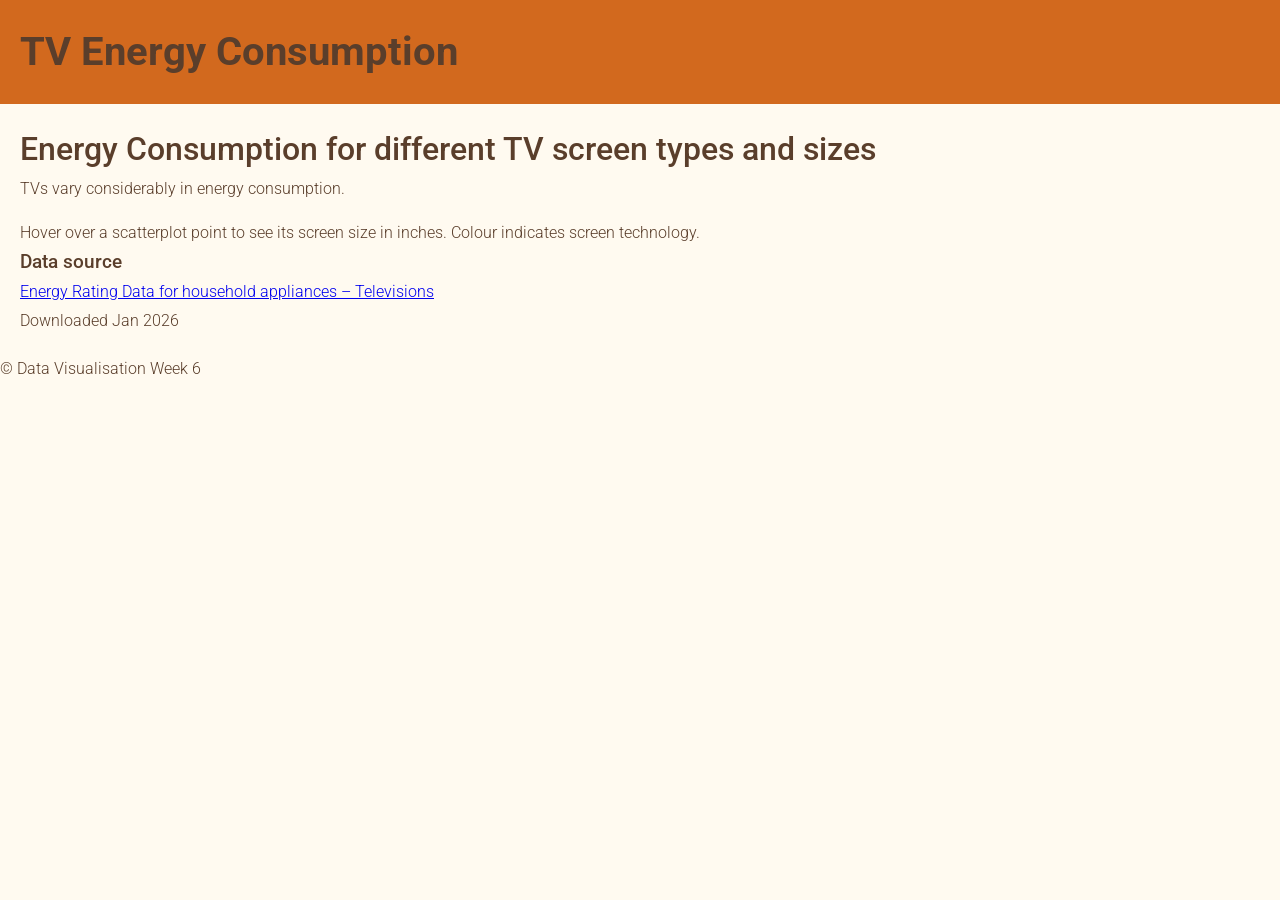
==== ex6_4/html/index.html @ 72d13abb "ex6_4" ====
<!DOCTYPE html>
<html lang="en">
<head>
    <meta charset="UTF-8">
    <meta name="viewport" content="width=device-width, initial-scale=1.0">
    <title>Exercise 6.4 — TV Energy Consumption Tooltips</title>
    <!-- Paths are relative to this page inside the html folder. -->
    <link rel="stylesheet" href="../css/base.css">
    <link rel="stylesheet" href="../css/visualisation.css">
</head>
<body>
    <header>
        <h1>TV Energy Consumption</h1>
    </header>
    <main>
        <div>
            <h1>Energy Consumption for different TV screen types and sizes</h1>
            <p>TVs vary considerably in energy consumption.</p>
        </div>

        <div id="filters_screen" role="group" aria-label="Filter TVs by screen technology"></div>
        <div id="histogram" class="responsive-svg-container"></div>
        <p>Hover over a scatterplot point to see its screen size in inches. Colour indicates screen technology.</p>
        <div id="scatterplot" class="responsive-svg-container"></div>
        <p id="chart-error" role="alert" hidden></p>
        <noscript><p>Please enable JavaScript to display the charts.</p></noscript>

        <div class="body">
            <h3>Data source</h3>
            <p>
                <a href="https://data.gov.au/data/dataset/energy-rating-for-household-appliances">
                    Energy Rating Data for household appliances – Televisions
                </a><br>
                Downloaded Jan 2026
            </p>
        </div>
    </main>
    <footer>
        <p>&copy; Data Visualisation Week 6</p>
    </footer>

    <!-- Deferred scripts run in this order, after the page has been parsed. -->
    <script defer src="https://d3js.org/d3.v7.min.js"></script>
    <script defer src="../js/shared-constants.js"></script>
    <script defer src="../js/histogram.js"></script>
    <script defer src="../js/scatterplot.js"></script>
    <script defer src="../js/interactions.js"></script>
    <script defer src="../js/load-data.js"></script>
</body>
</html>
---- ex6_4/css/base.css ----
/* Import Google Font */

@import url('https://fonts.googleapis.com/css2?family=Roboto:wght@300;400;500;700&display=swap');

 

/* General Reset */

* {

    margin: 0;

    padding: 0;

    box-sizing: border-box;

}


 

body {

    font-family: 'Roboto', sans-serif; /* Modern and clean font */

    line-height: 1.6;

    background-color: #fffaf0; /* Light cream background for warmth */

    color: #5a3e2b; /* Dark brown text for readability */

    margin: 0;

    padding: 0;

}


 

/* Header/Banner */

header {

    background-color: #d2691e; /* Warm orange */

    color: #ffffff; /* White text */

    text-align: left;

    padding: 20px 0;

    padding-left: 20px;

}


 

header h1 {

    font-size: 2.5rem;

    font-weight: 700; /* Bold font for emphasis */

}


 

/* Main Content */

main {

    padding: 20px;

}


 

h1, h2, h3 {

    color: #5a3e2b; /* Dark brown headings */

    font-weight: 500; /* Medium weight for headings */

}


 

p {

    color: #5a3e2b; /* Dark brown text */

    font-size: 1rem;

    line-height: 1.8;

    font-weight: 300; /* Light weight for body text */

}

/* Technology filter styles from the brief, using the actual container ID. */
#filters_screen {
    display: flex;
    flex-wrap: wrap;
    gap: 8px 0;
    margin: 10px 0 5px;
}

.filter {
    min-width: 80px;
    margin: 0 5px;
    padding: 8px 10px;
    font-family: 'Roboto', sans-serif;
    font-size: 16px;
    line-height: 1;
    color: #ffffff;
    font-weight: 500;
    background-color: #d2691e;
    border: none;
    border-radius: 4px;
    cursor: pointer;
    transition: background-color 0.3s ease-in-out;
}

.filter:hover,
.filter.active {
    background-color: #ffb347;
    transition-timing-function: ease-out;
}

.filter.active {
    cursor: default;
    background-color: #ffcc80;
}

.filter:focus-visible {
    outline: 2px solid #5a3e2b;
    outline-offset: 2px;
}
---- ex6_4/css/visualisation.css ----
/* The viewBox scales the entire chart while preserving its proportions. */
.responsive-svg-container {
    width: 100%;
    max-width: 1000px;
}

.responsive-svg-container svg {
    display: block;
    width: 100%;
    height: auto;
    background-color: #fffaf0;
}

@media screen and (max-width: 596px) {
    .responsive-svg-container {
        margin-bottom: 20px;
    }
}

.axis-label {
    font-family: 'Roboto', sans-serif;
    font-size: 14px;
    fill: #5a3e2b;
}

.x-axis, .y-axis {
    color: #5a3e2b;
    font-family: 'Roboto', sans-serif;
}

/* Chart pattern based on Dufour and Meeks (2024). */
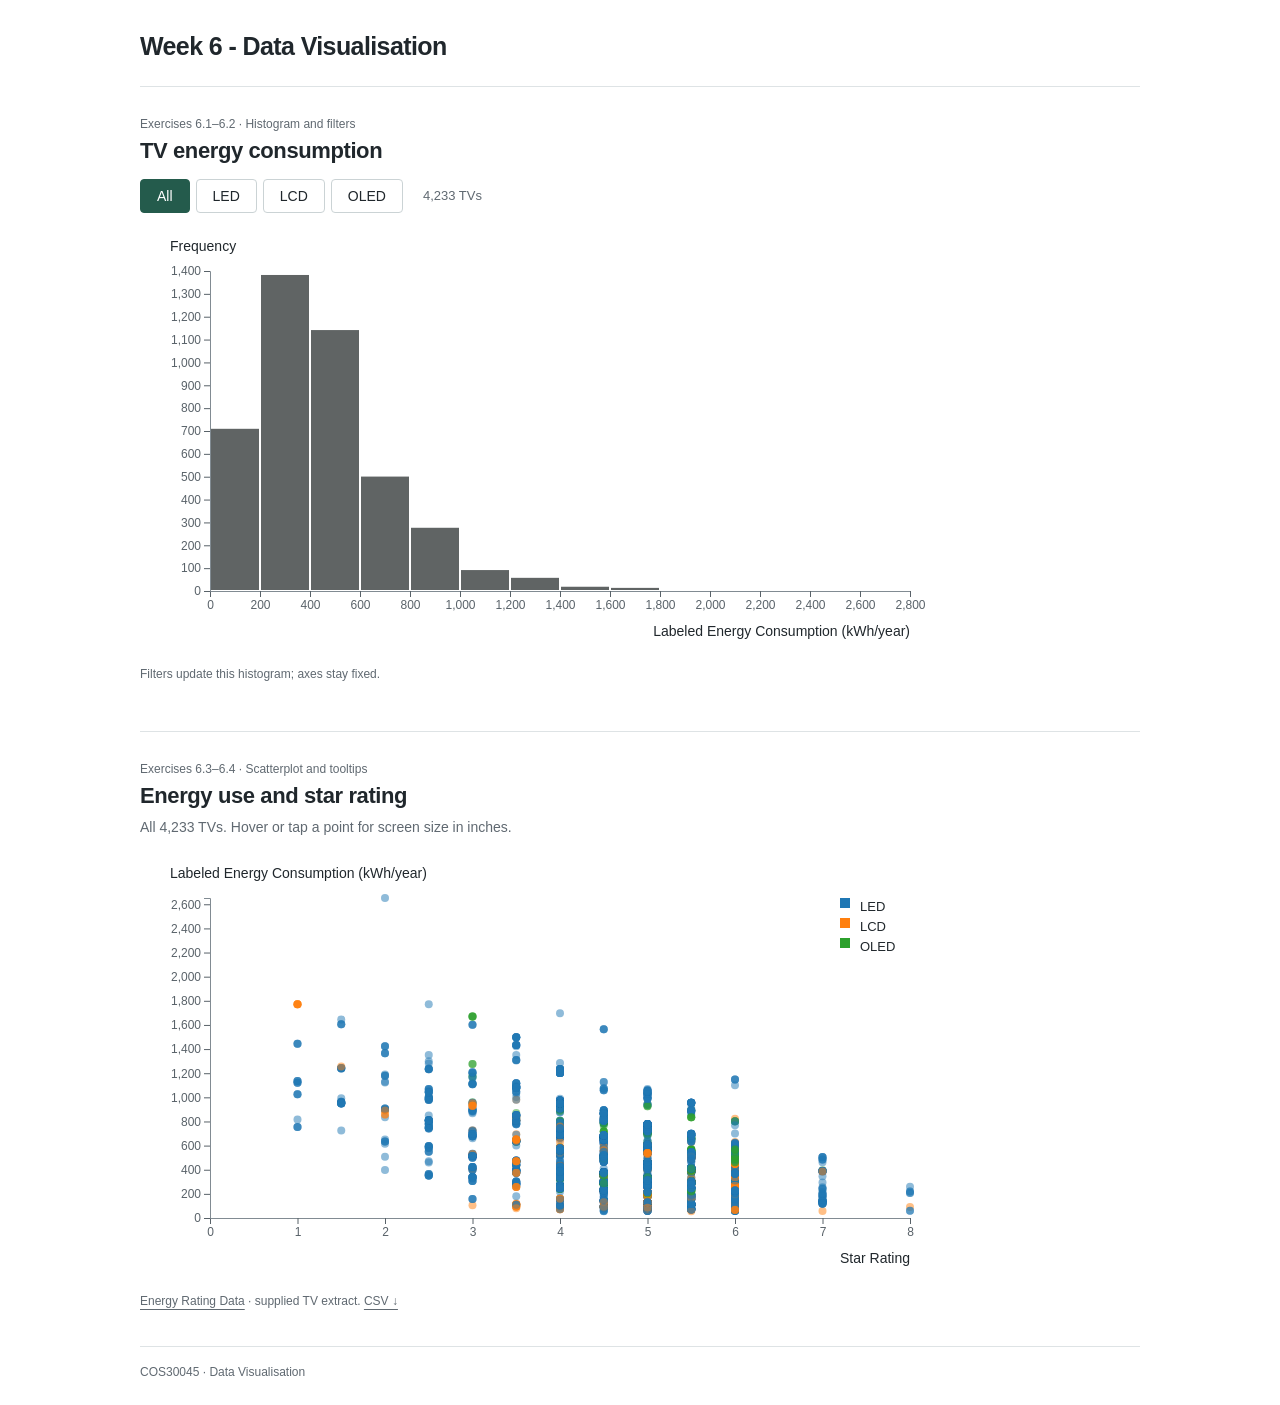
==== commit baa739f7: "Refine final interactive charts and consolidate GenAI declaration" ====
--- a/ex6_4/html/index.html
+++ b/ex6_4/html/index.html
@@ -1,50 +1,40 @@
-<!DOCTYPE html>
+<!doctype html>
 <html lang="en">
 <head>
-    <meta charset="UTF-8">
-    <meta name="viewport" content="width=device-width, initial-scale=1.0">
-    <title>Exercise 6.4 — TV Energy Consumption Tooltips</title>
-    <!-- Paths are relative to this page inside the html folder. -->
-    <link rel="stylesheet" href="../css/base.css">
-    <link rel="stylesheet" href="../css/visualisation.css">
+  <meta charset="utf-8">
+  <meta name="viewport" content="width=device-width, initial-scale=1">
+  <meta name="description" content="COS30045 final Week 6 data visualisation exercises.">
+  <title>Week 6 - Data Visualisation</title>
+  <link rel="stylesheet" href="../assets/site.css">
+  <script defer src="../assets/d3.v7.min.js"></script><script defer src="../js/shared-constants.js"></script><script defer src="../js/histogram.js"></script><script defer src="../js/scatterplot.js"></script><script defer src="../js/interactions.js"></script><script defer src="../js/load-data.js"></script>
 </head>
 <body>
-    <header>
-        <h1>TV Energy Consumption</h1>
-    </header>
-    <main>
-        <div>
-            <h1>Energy Consumption for different TV screen types and sizes</h1>
-            <p>TVs vary considerably in energy consumption.</p>
-        </div>
-
-        <div id="filters_screen" role="group" aria-label="Filter TVs by screen technology"></div>
-        <div id="histogram" class="responsive-svg-container"></div>
-        <p>Hover over a scatterplot point to see its screen size in inches. Colour indicates screen technology.</p>
-        <div id="scatterplot" class="responsive-svg-container"></div>
-        <p id="chart-error" role="alert" hidden></p>
-        <noscript><p>Please enable JavaScript to display the charts.</p></noscript>
-
-        <div class="body">
-            <h3>Data source</h3>
-            <p>
-                <a href="https://data.gov.au/data/dataset/energy-rating-for-household-appliances">
-                    Energy Rating Data for household appliances – Televisions
-                </a><br>
-                Downloaded Jan 2026
-            </p>
-        </div>
-    </main>
-    <footer>
-        <p>&copy; Data Visualisation Week 6</p>
-    </footer>
-
-    <!-- Deferred scripts run in this order, after the page has been parsed. -->
-    <script defer src="https://d3js.org/d3.v7.min.js"></script>
-    <script defer src="../js/shared-constants.js"></script>
-    <script defer src="../js/histogram.js"></script>
-    <script defer src="../js/scatterplot.js"></script>
-    <script defer src="../js/interactions.js"></script>
-    <script defer src="../js/load-data.js"></script>
+  <a class="skip-link" href="#main">Skip to charts</a>
+  <header class="site-header">
+    <h1 class="site-title"><a href="#main">Week 6 - Data Visualisation</a></h1>
+    
+  </header>
+  <main id="main">
+    <section class="exercise" aria-labelledby="histogram-heading">
+      <p class="kicker">Exercises 6.1–6.2 · Histogram and filters</p>
+      <h2 id="histogram-heading">TV energy consumption</h2>
+      <div class="chart-tools">
+        <div id="filters_screen" role="group" aria-label="Filter histogram by screen technology"></div>
+        <span id="filter-count" role="status" aria-live="polite">Loading…</span>
+      </div>
+      <div id="histogram" class="responsive-svg-container chart week6-chart" tabindex="0" aria-label="TV energy histogram, horizontally scrollable on small screens"></div>
+      <p class="note note-mobile">Filters update this histogram; axes stay fixed.</p>
+    </section>
+    <section class="exercise" aria-labelledby="scatter-heading">
+      <p class="kicker">Exercises 6.3–6.4 · Scatterplot and tooltips</p>
+      <h2 id="scatter-heading">Energy use and star rating</h2>
+      <p class="subtitle">All 4,233 TVs. Hover or tap a point for screen size in inches.</p>
+      <div id="scatterplot" class="responsive-svg-container chart week6-chart" tabindex="0" aria-label="TV star rating scatterplot, horizontally scrollable on small screens"></div>
+      <p class="source note-mobile"><a href="https://data.gov.au/data/dataset/energy-rating-for-household-appliances">Energy Rating Data</a> · supplied TV extract. <a class="data-link" href="../data/Ex6_TVdata_withStar.csv" download>CSV ↓</a></p>
+    </section>
+    <p id="chart-error" class="error" role="alert" hidden></p>
+    <noscript><p>Enable JavaScript to display the charts.</p></noscript>
+  </main>
+  <footer><span>COS30045 · Data Visualisation</span></footer>
 </body>
 </html>
--- a/ex6_4/assets/site.css
+++ b/ex6_4/assets/site.css
@@ -0,0 +1,68 @@
+:root { color-scheme: light; --ink: #20272c; --muted: #606971; --line: #dee3e5; --accent: #245b4c; }
+* { box-sizing: border-box; }
+body { margin: 0; background: #fff; color: var(--ink); font-family: Arial, Helvetica, sans-serif; line-height: 1.5; }
+a { color: inherit; text-underline-offset: 4px; }
+a:hover { color: var(--accent); }
+button, a { -webkit-tap-highlight-color: transparent; }
+:focus-visible { outline: 2px solid var(--accent); outline-offset: 4px; }
+.skip-link { position: absolute; top: -80px; left: 16px; padding: 10px; background: white; z-index: 10; }
+.skip-link:focus { top: 8px; }
+.site-header, main, footer { width: min(100% - 48px, 1000px); margin-inline: auto; }
+.site-header { padding-top: 28px; border-bottom: 1px solid var(--line); }
+.site-title { margin: 0 0 20px; font-size: clamp(20px, 3vw, 25px); font-weight: 600; letter-spacing: -.6px; }
+.site-title a { text-decoration: none; }
+.week-nav { display: flex; gap: 28px; }
+.week-nav a { display: block; padding: 8px 0 13px; color: var(--muted); text-decoration: none; border-bottom: 2px solid transparent; margin-bottom: -1px; font-size: 14px; }
+.week-nav a[aria-current="page"] { color: var(--ink); border-color: var(--accent); font-weight: 700; }
+.stage-nav { display: flex; flex-wrap: wrap; gap: 6px 18px; margin: 0 0 25px; font-size: 12px; }
+.stage-nav a { color: var(--muted); text-decoration: none; padding-block: 4px; }
+.stage-nav a[aria-current="page"] { color: var(--accent); text-decoration: underline; font-weight: 700; }
+main { padding-block: 28px 36px; }
+.exercise + .exercise { margin-top: 48px; padding-top: 28px; border-top: 1px solid var(--line); }
+.kicker { margin: 0 0 4px; font-size: 12px; color: var(--muted); }
+h2 { margin: 0; font-size: 22px; line-height: 1.3; font-weight: 600; letter-spacing: -.4px; }
+.subtitle { margin: 6px 0 20px; color: var(--muted); font-size: 14px; }
+.chart { width: 100%; max-width: 900px; margin-top: 18px; }
+.chart svg { display: block; width: 100%; height: auto; font-family: inherit; overflow: visible; }
+.brand-chart { max-width: 620px; margin-inline: auto; }
+.brand-chart text { font-size: 13px; fill: var(--ink); }
+.week6-chart { max-width: 800px; }
+.axis-label { font: 14px Arial, Helvetica, sans-serif; fill: var(--ink); }
+.x-axis, .y-axis { color: #596269; font: 12px Arial, Helvetica, sans-serif; }
+.x-axis .domain, .y-axis .domain { stroke: #818b92; }
+.value-label { font-size: 18px; fill: var(--ink); }
+.donut-label { font-size: 18px; font-weight: 600; fill: #18212a; }
+.legend text { font-size: 13px; fill: var(--ink); }
+.chart-tools { display: flex; align-items: center; flex-wrap: wrap; gap: 12px 20px; margin-top: 14px; }
+#filters_screen { display: flex; gap: 6px; flex-wrap: wrap; }
+.filter { border: 1px solid #cbd3d5; border-radius: 4px; padding: 8px 16px; background: white; color: var(--ink); cursor: pointer; font: 14px Arial, Helvetica, sans-serif; }
+.filter:hover { background: #f0f4f2; }
+.filter.active { background: var(--accent); border-color: var(--accent); color: white; }
+#filter-count { color: var(--muted); font-size: 13px; font-variant-numeric: tabular-nums; }
+.tooltip text { font-size: 14px; }
+.source, .note { font-size: 12px; color: var(--muted); margin: 14px 0 0; }
+.data-link { white-space: nowrap; }
+.error { padding: 12px 0; color: #9a2929; }
+[hidden] { display: none !important; }
+footer { border-top: 1px solid var(--line); padding-block: 16px 24px; display: flex; flex-wrap: wrap; justify-content: space-between; gap: 8px 20px; color: var(--muted); font-size: 12px; }
+footer a { text-decoration-color: #b7c0c4; }
+.svg-study { margin-top: 22px; max-width: 900px; }
+.svg-study svg { display: block; width: 100%; height: auto; }
+.window { fill: #9ed8f5; stroke: #263238; stroke-width: 4; }
+.flower-stem { stroke: #2f6b35; stroke-width: 3; }
+.flower { fill: #f46b8a; }
+.leaf { fill: #4e984d; }
+@media (max-width: 600px) {
+  .site-header, main, footer { width: calc(100% - 28px); }
+  .site-header { padding-top: 20px; }
+  .week-nav { gap: 24px; }
+  main { padding-top: 22px; }
+  h2 { font-size: 20px; }
+  .chart { overflow-x: auto; overflow-y: hidden; padding: 4px 2px 12px; }
+  .chart svg { min-width: 620px; }
+  .brand-chart svg { min-width: 430px; }
+  .week6-chart svg { min-width: 650px; }
+  .note-mobile::after { content: ' Swipe charts horizontally for labels.'; }
+  .exercise + .exercise { margin-top: 28px; }
+}
+@media (prefers-reduced-motion: reduce) { *, *::before, *::after { scroll-behavior: auto !important; transition: none !important; } }
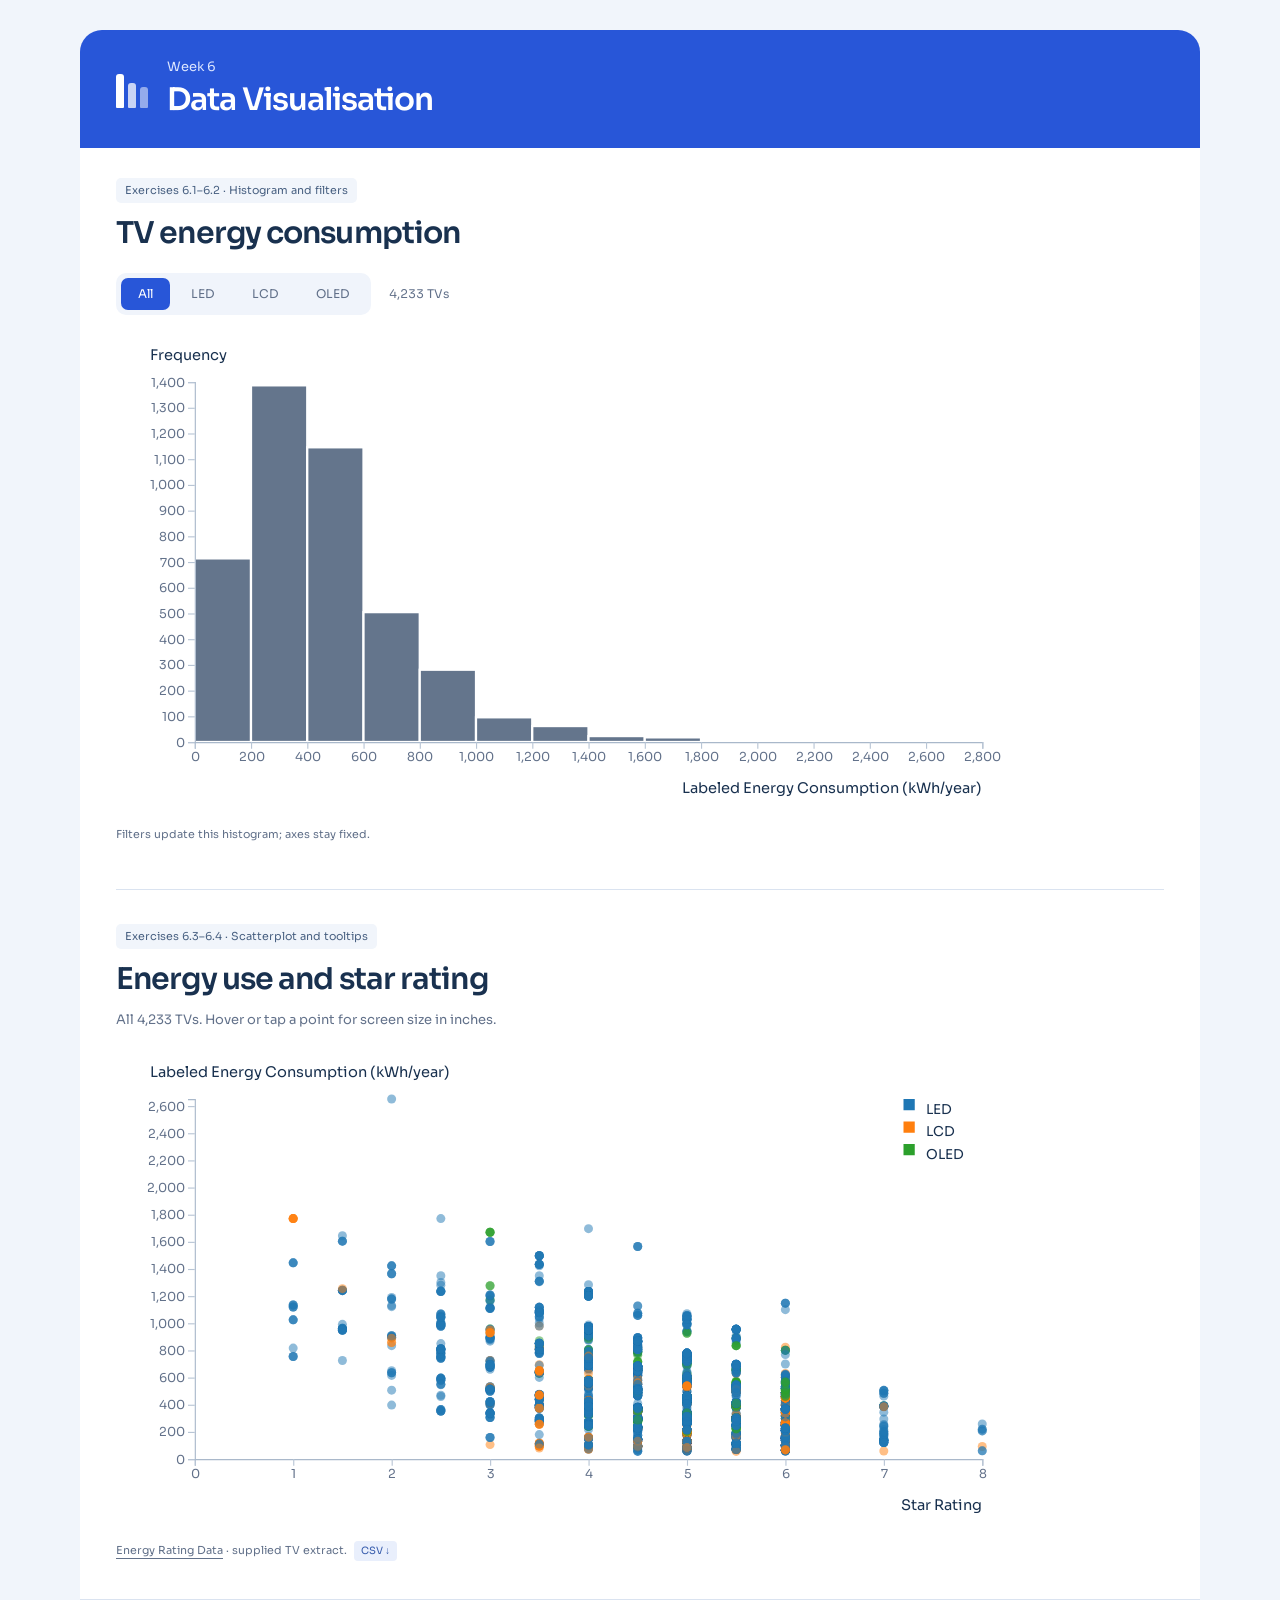
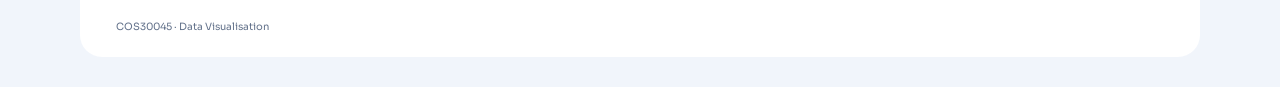
==== commit 7973163b: "Refresh interactive charts with workbook styling and clear filter controls" ====
--- a/ex6_4/html/index.html
+++ b/ex6_4/html/index.html
@@ -8,10 +8,10 @@
   <link rel="stylesheet" href="../assets/site.css">
   <script defer src="../assets/d3.v7.min.js"></script><script defer src="../js/shared-constants.js"></script><script defer src="../js/histogram.js"></script><script defer src="../js/scatterplot.js"></script><script defer src="../js/interactions.js"></script><script defer src="../js/load-data.js"></script>
 </head>
-<body>
+<body class="week-6 standalone">
   <a class="skip-link" href="#main">Skip to charts</a>
   <header class="site-header">
-    <h1 class="site-title"><a href="#main">Week 6 - Data Visualisation</a></h1>
+    <h1 class="site-title"><a href="#main"><span class="brand-mark" aria-hidden="true"><i></i><i></i><i></i></span><span><span class="demo-name">Week 6</span><span class="demo-subject">Data Visualisation</span></span></a></h1>
     
   </header>
   <main id="main">
--- a/ex6_4/assets/site.css
+++ b/ex6_4/assets/site.css
@@ -1,68 +1,158 @@
-:root { color-scheme: light; --ink: #20272c; --muted: #606971; --line: #dee3e5; --accent: #245b4c; }
+@font-face {
+  font-family: "Sora";
+  src: url("fonts/Sora-Variable.ttf") format("truetype");
+  font-weight: 100 800;
+  font-style: normal;
+  font-display: swap;
+}
+
+:root {
+  color-scheme: light;
+  --canvas: #f1f5fb;
+  --paper: #ffffff;
+  --ink: #19314f;
+  --muted: #62718a;
+  --accent: #2856d8;
+  --mist: #e9effc;
+  --line: #dae3f0;
+  --font: "Sora", "Trebuchet MS", sans-serif;
+}
+
 * { box-sizing: border-box; }
-body { margin: 0; background: #fff; color: var(--ink); font-family: Arial, Helvetica, sans-serif; line-height: 1.5; }
+body { margin: 0; padding: 30px 24px 0; background: var(--canvas); color: var(--ink); font: 14px/1.6 var(--font); }
 a { color: inherit; text-underline-offset: 4px; }
 a:hover { color: var(--accent); }
 button, a { -webkit-tap-highlight-color: transparent; }
-:focus-visible { outline: 2px solid var(--accent); outline-offset: 4px; }
-.skip-link { position: absolute; top: -80px; left: 16px; padding: 10px; background: white; z-index: 10; }
+:focus-visible { outline: 3px solid #527df2; outline-offset: 4px; }
+[hidden] { display: none !important; }
+.skip-link { position: absolute; top: -80px; left: 24px; padding: 10px; background: white; z-index: 10; }
 .skip-link:focus { top: 8px; }
-.site-header, main, footer { width: min(100% - 48px, 1000px); margin-inline: auto; }
-.site-header { padding-top: 28px; border-bottom: 1px solid var(--line); }
-.site-title { margin: 0 0 20px; font-size: clamp(20px, 3vw, 25px); font-weight: 600; letter-spacing: -.6px; }
-.site-title a { text-decoration: none; }
-.week-nav { display: flex; gap: 28px; }
-.week-nav a { display: block; padding: 8px 0 13px; color: var(--muted); text-decoration: none; border-bottom: 2px solid transparent; margin-bottom: -1px; font-size: 14px; }
-.week-nav a[aria-current="page"] { color: var(--ink); border-color: var(--accent); font-weight: 700; }
-.stage-nav { display: flex; flex-wrap: wrap; gap: 6px 18px; margin: 0 0 25px; font-size: 12px; }
-.stage-nav a { color: var(--muted); text-decoration: none; padding-block: 4px; }
-.stage-nav a[aria-current="page"] { color: var(--accent); text-decoration: underline; font-weight: 700; }
-main { padding-block: 28px 36px; }
-.exercise + .exercise { margin-top: 48px; padding-top: 28px; border-top: 1px solid var(--line); }
-.kicker { margin: 0 0 4px; font-size: 12px; color: var(--muted); }
-h2 { margin: 0; font-size: 22px; line-height: 1.3; font-weight: 600; letter-spacing: -.4px; }
-.subtitle { margin: 6px 0 20px; color: var(--muted); font-size: 14px; }
-.chart { width: 100%; max-width: 900px; margin-top: 18px; }
-.chart svg { display: block; width: 100%; height: auto; font-family: inherit; overflow: visible; }
-.brand-chart { max-width: 620px; margin-inline: auto; }
-.brand-chart text { font-size: 13px; fill: var(--ink); }
-.week6-chart { max-width: 800px; }
-.axis-label { font: 14px Arial, Helvetica, sans-serif; fill: var(--ink); }
-.x-axis, .y-axis { color: #596269; font: 12px Arial, Helvetica, sans-serif; }
-.x-axis .domain, .y-axis .domain { stroke: #818b92; }
-.value-label { font-size: 18px; fill: var(--ink); }
-.donut-label { font-size: 18px; font-weight: 600; fill: #18212a; }
-.legend text { font-size: 13px; fill: var(--ink); }
-.chart-tools { display: flex; align-items: center; flex-wrap: wrap; gap: 12px 20px; margin-top: 14px; }
-#filters_screen { display: flex; gap: 6px; flex-wrap: wrap; }
-.filter { border: 1px solid #cbd3d5; border-radius: 4px; padding: 8px 16px; background: white; color: var(--ink); cursor: pointer; font: 14px Arial, Helvetica, sans-serif; }
-.filter:hover { background: #f0f4f2; }
-.filter.active { background: var(--accent); border-color: var(--accent); color: white; }
-#filter-count { color: var(--muted); font-size: 13px; font-variant-numeric: tabular-nums; }
-.tooltip text { font-size: 14px; }
-.source, .note { font-size: 12px; color: var(--muted); margin: 14px 0 0; }
-.data-link { white-space: nowrap; }
+.site-header, main, footer { width: min(100%, 1120px); margin-inline: auto; }
+
+.site-header {
+  display: flex;
+  justify-content: space-between;
+  align-items: center;
+  gap: 24px;
+  padding: 30px 36px;
+  background: var(--accent);
+  color: white;
+  border-radius: 22px 22px 0 0;
+}
+.site-title { margin: 0; font-size: 31px; line-height: 1.15; font-weight: 600; letter-spacing: -1.1px; }
+.site-title a { display: flex; align-items: center; gap: 17px; text-decoration: none; }
+.site-title a:hover { color: white; }
+.demo-name { display: block; margin-bottom: 7px; font-size: 13px; font-weight: 400; letter-spacing: 0; color: #dce6ff; }
+.demo-subject { display: block; }
+.brand-mark { display: flex; align-items: flex-end; gap: 4px; width: 34px; height: 38px; flex-shrink: 0; }
+.brand-mark i { width: 8px; border-radius: 3px 3px 1px 1px; background: white; }
+.brand-mark i:nth-child(1) { height: 34px; }
+.brand-mark i:nth-child(2) { height: 24.45px; opacity: .75; }
+.brand-mark i:nth-child(3) { height: 21px; opacity: .5; }
+.week-nav { display: flex; gap: 7px; flex-shrink: 0; }
+.week-nav a { min-width: 108px; padding: 12px 16px; border-radius: 10px; color: white; text-decoration: none; background: rgb(255 255 255 / 9%); font-size: 15px; font-weight: 500; transition: background-color 150ms ease; }
+.week-nav a:hover { background: rgb(255 255 255 / 19%); }
+.week-nav a[aria-current="page"] { background: white; color: var(--accent); }
+.week-topic { display: block; margin-top: 3px; font-size: 10px; font-weight: 400; opacity: .84; }
+.site-header :focus-visible { outline-color: white; }
+
+main { min-height: 360px; padding: 30px 36px 38px; background: var(--paper); }
+.stage-nav { display: flex; flex-wrap: wrap; gap: 6px; margin: -4px 0 30px; padding-bottom: 23px; border-bottom: 1px solid var(--line); font-size: 12px; }
+.stage-nav a { padding: 7px 10px; color: var(--muted); border-radius: 6px; text-decoration: none; }
+.stage-nav a:hover { background: #f4f7fd; color: var(--accent); }
+.stage-nav a[aria-current="page"] { color: var(--accent); background: var(--mist); font-weight: 600; }
+.stage-number { margin-right: 5px; font-variant-numeric: tabular-nums; opacity: .7; }
+.exercise + .exercise { margin-top: 44px; padding-top: 34px; border-top: 1px solid var(--line); }
+.kicker { display: inline-block; margin: 0 0 12px; padding: 4px 9px; border-radius: 5px; color: #496182; background: #f1f5fb; font-size: 11px; font-weight: 400; }
+h2 { max-width: 30ch; margin: 0; font-size: clamp(24px, 2.8vw, 30px); line-height: 1.25; font-weight: 600; letter-spacing: -.9px; }
+.subtitle { max-width: 65ch; margin: 10px 0 22px; color: var(--muted); font-size: 13px; line-height: 1.75; }
+.chart { width: 100%; max-width: 1000px; min-width: 0; margin-top: 22px; }
+.chart svg { display: block; width: 100%; height: auto; font-family: var(--font); overflow: visible; }
+.brand-section { display: grid; grid-template-columns: 230px minmax(0, 1fr); grid-template-rows: auto 1fr; column-gap: 48px; }
+.exercise-intro { grid-column: 1; grid-row: 1; padding-top: 14px; }
+.brand-section .source { grid-column: 1; grid-row: 2; align-self: end; margin-bottom: 10px; }
+.brand-section .error { grid-column: 1; }
+.brand-chart { grid-column: 2; grid-row: 1 / span 2; max-width: 590px; margin: 0 auto; }
+.brand-chart text { font-size: 12px; fill: var(--ink); }
+.brand-chart .bar-and-label rect { fill: var(--accent); transition: opacity 120ms ease; }
+.week6-chart { max-width: 900px; }
+.axis-label { font: 13px var(--font); fill: var(--ink); }
+.x-axis, .y-axis { color: var(--muted); font: 11px var(--font); }
+.x-axis .domain, .y-axis .domain { stroke: #a9b8ca; }
+.x-axis .tick line, .y-axis .tick line { stroke: #b8c5d5; }
+.value-label { font-size: 17px; font-weight: 500; fill: var(--ink); }
+.donut-label { font-size: 18px; font-weight: 500; fill: #19314f; }
+.legend text { font: 12px var(--font); fill: var(--ink); }
+#bar-chart .bar { fill: #198166; transition: opacity 120ms ease; }
+.price-line { stroke: #198166; stroke-width: 2px; }
+.price-point { fill: #198166; }
+#histogram rect { fill: #64758c; }
+.chart-tools { display: flex; align-items: center; flex-wrap: wrap; gap: 12px 18px; margin-top: 20px; }
+#filters_screen { display: flex; gap: 4px; flex-wrap: wrap; padding: 5px; border-radius: 10px; background: #f0f4fb; }
+.filter { border: none; border-radius: 7px; padding: 8px 17px; background: transparent; color: var(--muted); cursor: pointer; font: 12px/1.4 var(--font); transition: background-color 150ms ease, color 150ms ease; }
+.filter:hover { color: var(--accent); background: white; }
+.filter.active { color: white; background: var(--accent); }
+#filter-count { font-size: 12px; color: var(--muted); font-variant-numeric: tabular-nums; }
+.tooltip text { font: 13px var(--font); }
+.tooltip rect { fill: var(--ink); }
+.source, .note { max-width: 78ch; margin: 15px 0 0; font-size: 11px; line-height: 1.8; color: var(--muted); }
+.data-link { display: inline-block; margin-left: 4px; padding: 1px 7px; border-radius: 4px; background: var(--mist); color: #345aab; font-size: 10px; text-decoration: none; white-space: nowrap; }
+.data-link:hover { background: #dce7ff; }
 .error { padding: 12px 0; color: #9a2929; }
-[hidden] { display: none !important; }
-footer { border-top: 1px solid var(--line); padding-block: 16px 24px; display: flex; flex-wrap: wrap; justify-content: space-between; gap: 8px 20px; color: var(--muted); font-size: 12px; }
-footer a { text-decoration-color: #b7c0c4; }
-.svg-study { margin-top: 22px; max-width: 900px; }
+footer { display: flex; justify-content: space-between; flex-wrap: wrap; gap: 8px 20px; margin-bottom: 30px; padding: 19px 36px 22px; border-top: 1px solid var(--line); border-radius: 0 0 22px 22px; background: white; color: var(--muted); font-size: 10px; }
+footer a { text-decoration-color: #b6c4d9; }
+.svg-study { max-width: 1000px; margin-top: 24px; overflow: hidden; border-radius: 10px; }
 .svg-study svg { display: block; width: 100%; height: auto; }
 .window { fill: #9ed8f5; stroke: #263238; stroke-width: 4; }
 .flower-stem { stroke: #2f6b35; stroke-width: 3; }
 .flower { fill: #f46b8a; }
 .leaf { fill: #4e984d; }
+
+@media (hover: hover) {
+  .brand-chart:hover .bar-and-label:not(:hover) rect { opacity: .45; }
+  .brand-chart .bar-and-label:hover text { font-weight: 600; fill: var(--accent); }
+  #bar-chart .bar:hover { opacity: .75; }
+}
+@media (max-width: 980px) {
+  .site-header { flex-wrap: wrap; }
+  .week-nav { width: 100%; }
+  .week-nav a { flex: 1; }
+  .brand-section { grid-template-columns: 190px minmax(0, 1fr); column-gap: 24px; }
+}
+@media (max-width: 740px) {
+  body { padding: 16px 14px 0; }
+  .site-header { padding: 25px 24px; border-radius: 16px 16px 0 0; }
+  .site-title { font-size: 28px; }
+  main { padding: 25px 24px 30px; }
+  .brand-section { display: block; }
+  .exercise-intro { padding-top: 0; }
+  .brand-chart { margin-top: 25px; }
+  .brand-section .source { margin-top: 18px; margin-bottom: 0; }
+  .stage-nav { margin-bottom: 24px; gap: 4px; }
+  .stage-nav a { padding: 6px 8px; font-size: 11px; }
+  footer { padding: 18px 24px; margin-bottom: 16px; border-radius: 0 0 16px 16px; }
+}
 @media (max-width: 600px) {
-  .site-header, main, footer { width: calc(100% - 28px); }
-  .site-header { padding-top: 20px; }
-  .week-nav { gap: 24px; }
-  main { padding-top: 22px; }
-  h2 { font-size: 20px; }
+  body { padding: 10px 10px 0; }
+  .site-header { gap: 22px; padding: 24px 18px 18px; }
+  .site-title { font-size: 25px; letter-spacing: -.8px; }
+  .site-title a { gap: 13px; }
+  .brand-mark { transform: scale(.85); transform-origin: left center; width: 30px; }
+  .week-nav { gap: 5px; }
+  .week-nav a { min-width: 0; padding: 10px 11px; font-size: 13px; }
+  .week-topic { font-size: 9px; }
+  main { padding: 23px 18px 28px; }
+  h2 { font-size: 24px; }
+  .kicker { font-size: 10px; }
   .chart { overflow-x: auto; overflow-y: hidden; padding: 4px 2px 12px; }
   .chart svg { min-width: 620px; }
   .brand-chart svg { min-width: 430px; }
   .week6-chart svg { min-width: 650px; }
   .note-mobile::after { content: ' Swipe charts horizontally for labels.'; }
-  .exercise + .exercise { margin-top: 28px; }
+  .exercise + .exercise { margin-top: 30px; padding-top: 27px; }
+  .filter { padding: 8px 13px; }
+  footer { padding-inline: 18px; }
 }
-@media (prefers-reduced-motion: reduce) { *, *::before, *::after { scroll-behavior: auto !important; transition: none !important; } }
+@media (prefers-reduced-motion: reduce) {
+  *, *::before, *::after { scroll-behavior: auto !important; transition: none !important; }
+}
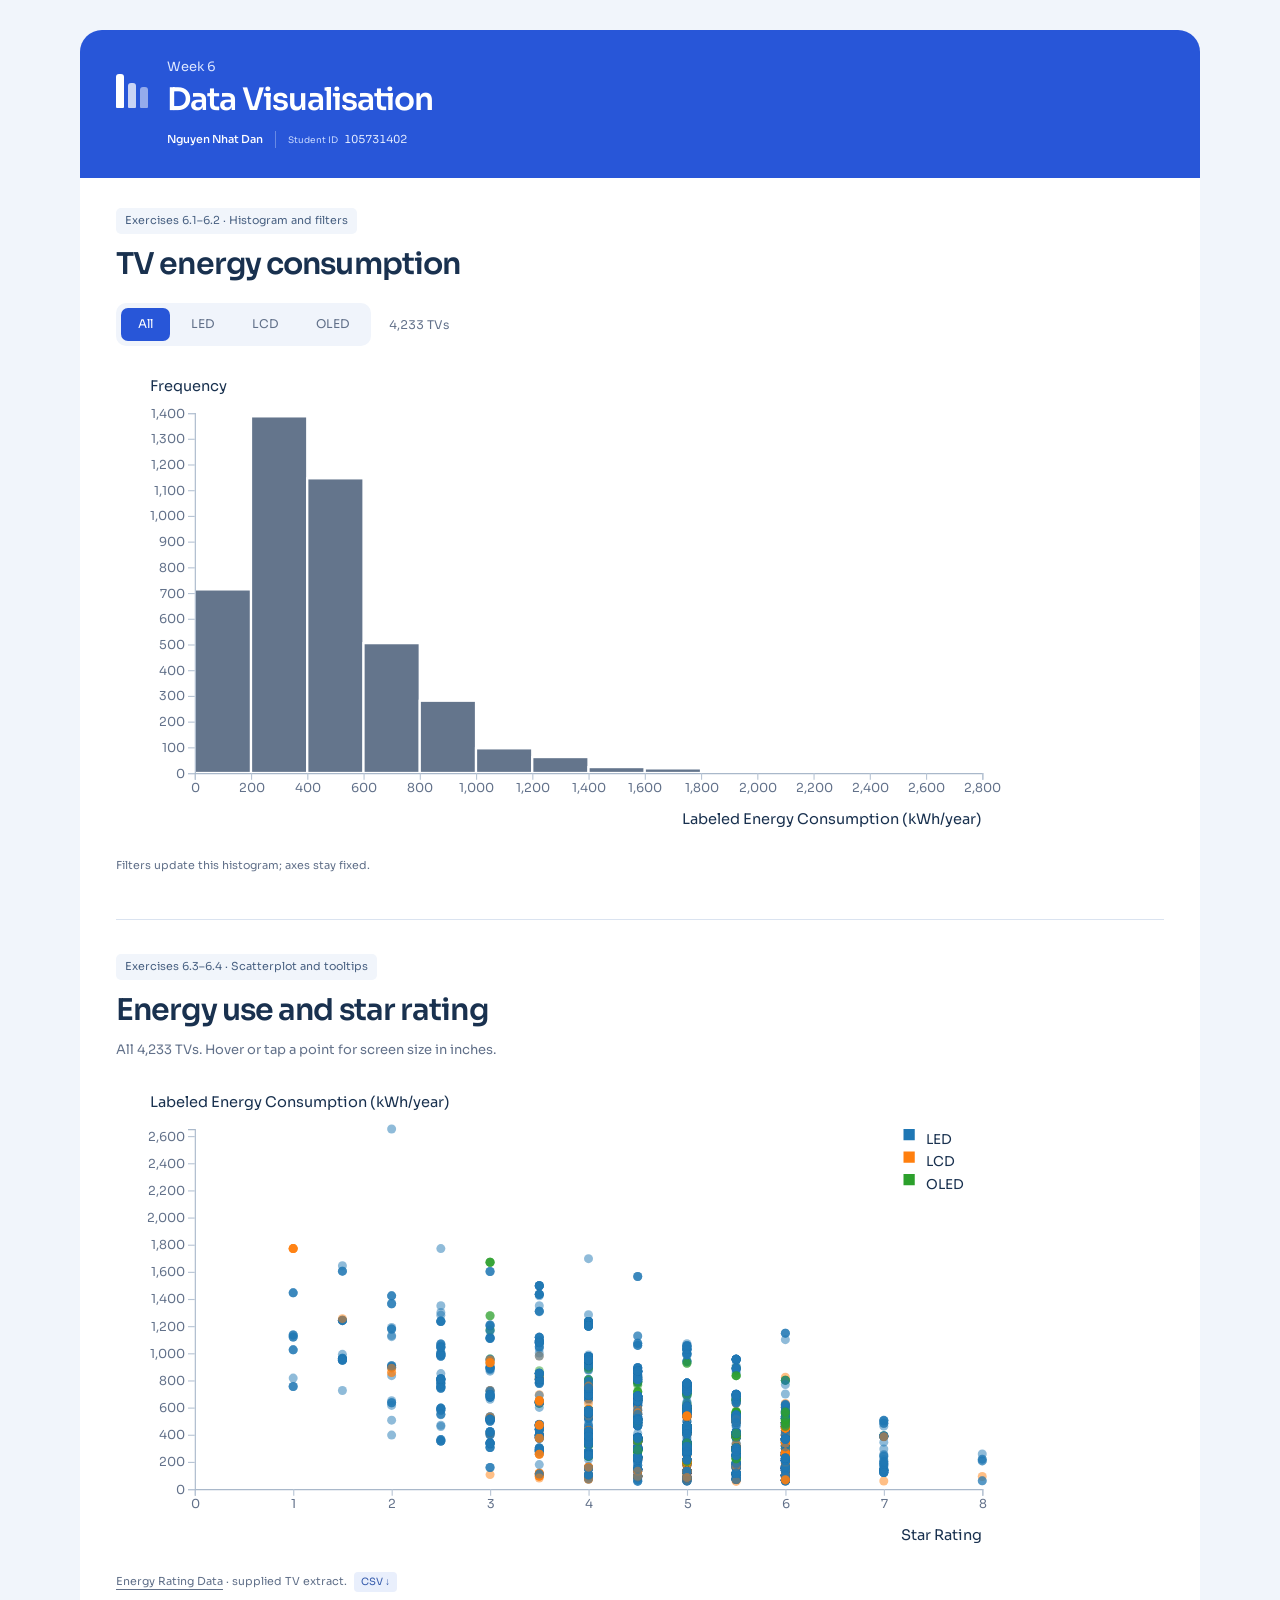
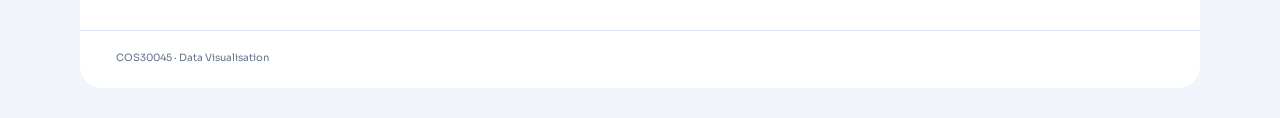
==== commit 3a643b78: "Add student author signature to the interactive chart page" ====
--- a/ex6_4/html/index.html
+++ b/ex6_4/html/index.html
@@ -11,7 +11,10 @@
 <body class="week-6 standalone">
   <a class="skip-link" href="#main">Skip to charts</a>
   <header class="site-header">
-    <h1 class="site-title"><a href="#main"><span class="brand-mark" aria-hidden="true"><i></i><i></i><i></i></span><span><span class="demo-name">Week 6</span><span class="demo-subject">Data Visualisation</span></span></a></h1>
+    <div class="site-identity">
+      <h1 class="site-title"><a href="#main"><span class="brand-mark" aria-hidden="true"><i></i><i></i><i></i></span><span><span class="demo-name">Week 6</span><span class="demo-subject">Data Visualisation</span></span></a></h1>
+      <p class="author-credit"><span class="author-name">Nguyen Nhat Dan</span><span class="author-id"><span class="author-id-label">Student ID</span> <span>105731402</span></span></p>
+    </div>
     
   </header>
   <main id="main">
--- a/ex6_4/assets/site.css
+++ b/ex6_4/assets/site.css
@@ -42,6 +42,11 @@
 .site-title { margin: 0; font-size: 31px; line-height: 1.15; font-weight: 600; letter-spacing: -1.1px; }
 .site-title a { display: flex; align-items: center; gap: 17px; text-decoration: none; }
 .site-title a:hover { color: white; }
+.site-identity { min-width: 0; }
+.author-credit { display: flex; flex-wrap: wrap; align-items: baseline; gap: 5px 12px; margin: 13px 0 0; padding-left: 51px; font-size: 11px; line-height: 1.6; letter-spacing: 0; }
+.author-name { color: white; font-weight: 500; }
+.author-id { display: inline-flex; gap: 6px; align-items: baseline; padding-left: 12px; border-left: 1px solid rgb(255 255 255 / 30%); color: #e2eaff; font-variant-numeric: tabular-nums; white-space: nowrap; }
+.author-id-label { color: #c6d7ff; font-size: 9px; }
 .demo-name { display: block; margin-bottom: 7px; font-size: 13px; font-weight: 400; letter-spacing: 0; color: #dce6ff; }
 .demo-subject { display: block; }
 .brand-mark { display: flex; align-items: flex-end; gap: 4px; width: 34px; height: 38px; flex-shrink: 0; }
@@ -137,6 +142,9 @@
   .site-header { gap: 22px; padding: 24px 18px 18px; }
   .site-title { font-size: 25px; letter-spacing: -.8px; }
   .site-title a { gap: 13px; }
+  .author-credit { padding-left: 43px; margin-top: 12px; gap: 3px 9px; font-size: 10px; }
+  .author-id { padding-left: 9px; }
+  .author-id-label { font-size: 8px; }
   .brand-mark { transform: scale(.85); transform-origin: left center; width: 30px; }
   .week-nav { gap: 5px; }
   .week-nav a { min-width: 0; padding: 10px 11px; font-size: 13px; }
